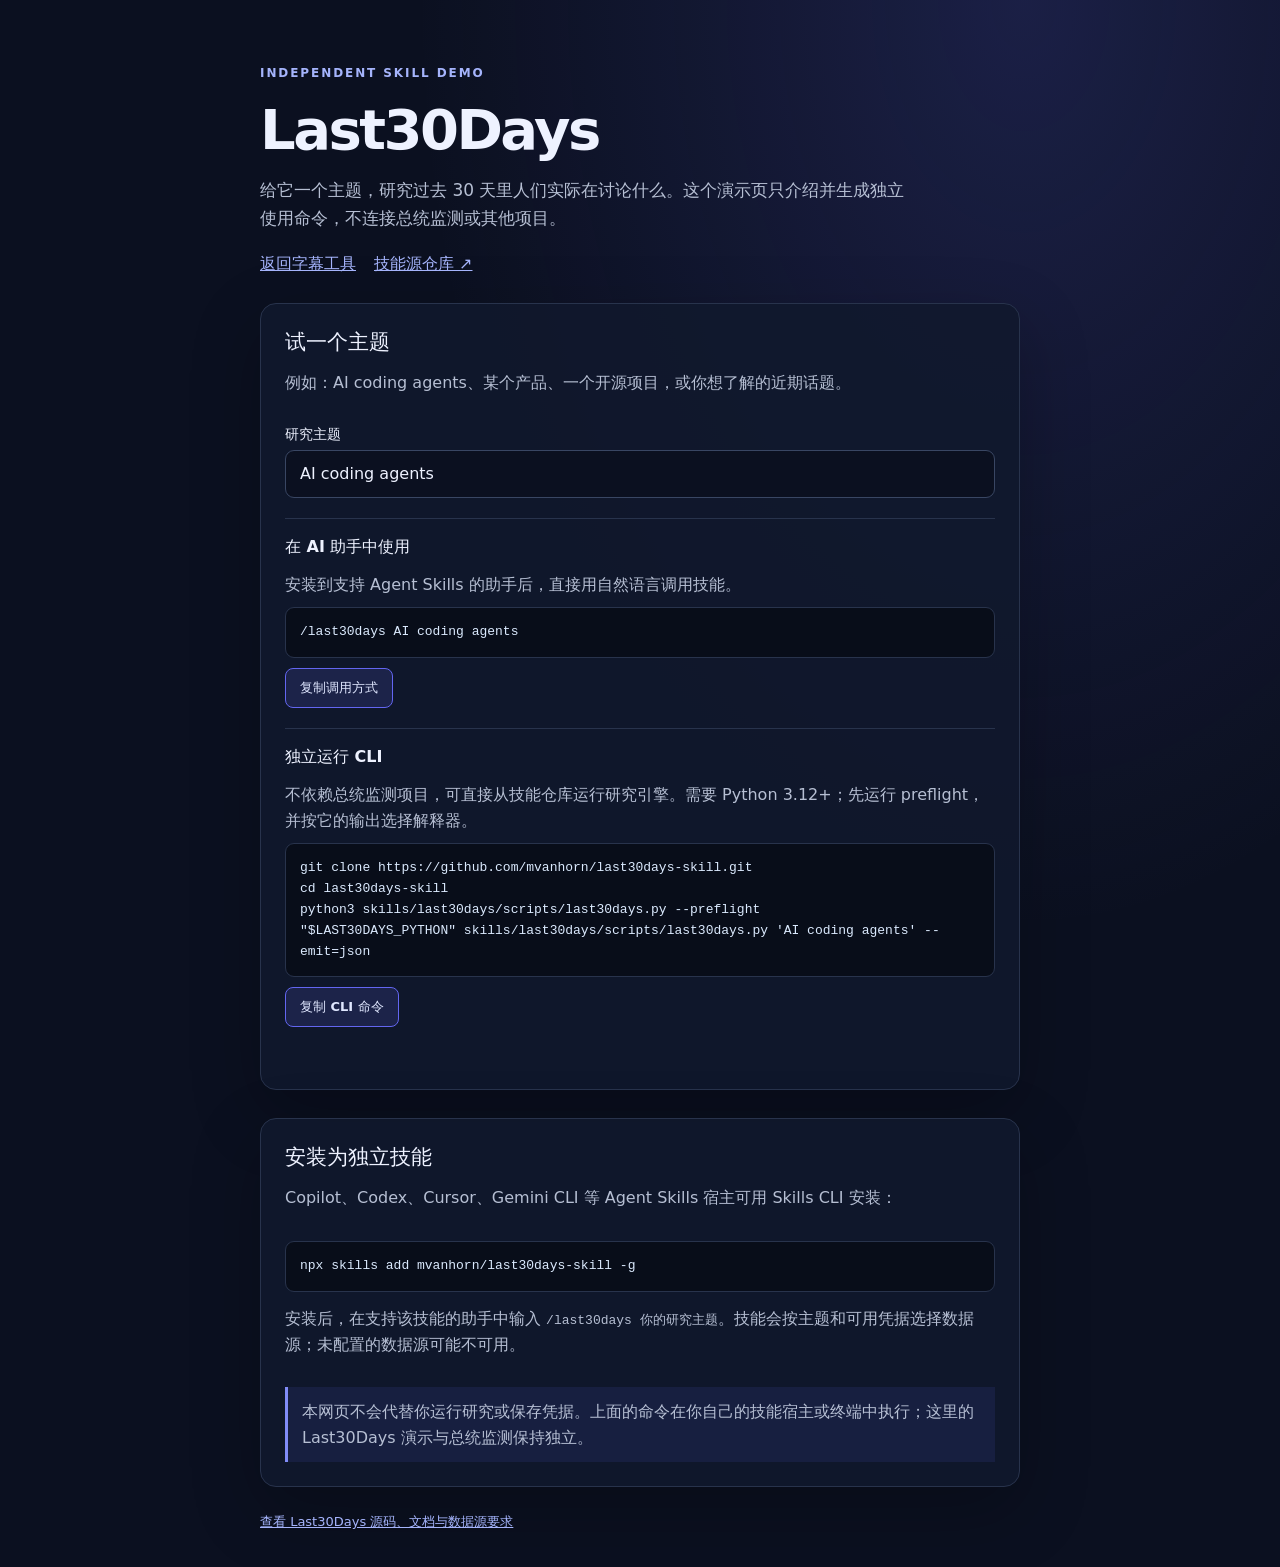
==== site/last30days/index.html @ 48d81b34 "Add standalone Last30Days skill demo page Create a dedicated topic-to-command demo for using the ups" ====
<!doctype html>
<html lang="zh-CN">
  <head>
    <meta charset="utf-8">
    <meta name="viewport" content="width=device-width, initial-scale=1">
    <meta name="theme-color" content="#0b1020">
    <meta name="description" content="独立体验 Last30Days research skill：围绕任意主题研究过去 30 天的公开讨论。">
    <title>Last30Days · 独立演示</title>
    <link rel="stylesheet" href="style.css">
  </head>
  <body>
    <main class="shell">
      <header>
        <p class="eyebrow">INDEPENDENT SKILL DEMO</p>
        <h1>Last30Days</h1>
        <p class="intro">给它一个主题，研究过去 30 天里人们实际在讨论什么。这个演示页只介绍并生成独立使用命令，不连接总统监测或其他项目。</p>
        <nav aria-label="页面导航">
          <a href="../">返回字幕工具</a>
          <a href="https://github.com/mvanhorn/last30days-skill" target="_blank" rel="noopener noreferrer">技能源仓库 ↗</a>
        </nav>
      </header>

      <section class="panel" aria-labelledby="try-title">
        <h2 id="try-title">试一个主题</h2>
        <p>例如：AI coding agents、某个产品、一个开源项目，或你想了解的近期话题。</p>
        <label for="topic">研究主题</label>
        <input id="topic" name="topic" value="AI coding agents" maxlength="200" autocomplete="off">
        <p id="topic-error" class="error" role="alert" hidden>请输入一个主题。</p>

        <div class="example">
          <h3>在 AI 助手中使用</h3>
          <p>安装到支持 Agent Skills 的助手后，直接用自然语言调用技能。</p>
          <pre><code id="skill-command"></code></pre>
          <button type="button" data-copy="skill-command">复制调用方式</button>
        </div>

        <div class="example">
          <h3>独立运行 CLI</h3>
          <p>不依赖总统监测项目，可直接从技能仓库运行研究引擎。需要 Python 3.12+；先运行 preflight，并按它的输出选择解释器。</p>
          <pre><code id="cli-command"></code></pre>
          <button type="button" data-copy="cli-command">复制 CLI 命令</button>
        </div>

        <p id="copy-status" class="status" aria-live="polite"></p>
      </section>

      <section class="panel" aria-labelledby="install-title">
        <h2 id="install-title">安装为独立技能</h2>
        <p>Copilot、Codex、Cursor、Gemini CLI 等 Agent Skills 宿主可用 Skills CLI 安装：</p>
        <pre><code>npx skills add mvanhorn/last30days-skill -g</code></pre>
        <p>安装后，在支持该技能的助手中输入 <code>/last30days 你的研究主题</code>。技能会按主题和可用凭据选择数据源；未配置的数据源可能不可用。</p>
        <p class="notice">本网页不会代替你运行研究或保存凭据。上面的命令在你自己的技能宿主或终端中执行；这里的 Last30Days 演示与总统监测保持独立。</p>
      </section>

      <footer>
        <a href="https://github.com/mvanhorn/last30days-skill" target="_blank" rel="noopener noreferrer">查看 Last30Days 源码、文档与数据源要求</a>
      </footer>
    </main>
    <script src="demo.js"></script>
  </body>
</html>
---- site/last30days/style.css ----
:root {
  color-scheme: dark;
  font-family: Inter, ui-sans-serif, system-ui, -apple-system, BlinkMacSystemFont, "Segoe UI", sans-serif;
  background: #0b1020;
  color: #eef2ff;
  font-synthesis: none;
  text-rendering: optimizeLegibility;
}

* {
  box-sizing: border-box;
}

body {
  min-width: 320px;
  min-height: 100vh;
  margin: 0;
  background:
    radial-gradient(ellipse at 80% 0, rgb(99 102 241 / 18%), transparent 38rem),
    #0b1020;
}

a {
  color: #a5b4fc;
}

a:focus-visible,
button:focus-visible,
input:focus-visible {
  outline: 3px solid #818cf8;
  outline-offset: 2px;
}

.shell {
  width: min(100% - 32px, 760px);
  margin: 0 auto;
  padding: 64px 0 36px;
}

.eyebrow {
  color: #a5b4fc;
  font-size: 12px;
  font-weight: 750;
  letter-spacing: .16em;
}

h1 {
  margin: 14px 0;
  font-size: clamp(36px, 8vw, 56px);
  letter-spacing: -.045em;
}

.intro {
  max-width: 650px;
  color: #b6bfd3;
  font-size: 17px;
  line-height: 1.65;
}

header nav {
  display: flex;
  flex-wrap: wrap;
  gap: 18px;
  margin-top: 22px;
}

.panel {
  display: grid;
  gap: 14px;
  margin-top: 28px;
  padding: 24px;
  border: 1px solid #28334c;
  border-radius: 16px;
  background: rgb(17 25 45 / 88%);
  box-shadow: 0 24px 70px rgb(0 0 0 / 24%);
}

h2,
h3,
p {
  margin-top: 0;
}

h2 {
  margin-bottom: 0;
  font-size: 21px;
}

h3 {
  margin-bottom: 4px;
  font-size: 16px;
}

p {
  color: #b6bfd3;
  line-height: 1.6;
}

label {
  margin-bottom: -8px;
  font-size: 14px;
  font-weight: 650;
}

input {
  width: 100%;
  min-height: 48px;
  padding: 12px 14px;
  border: 1px solid #394663;
  border-radius: 9px;
  background: #0b1020;
  color: #eef2ff;
  font: inherit;
}

.example {
  display: grid;
  gap: 10px;
  margin-top: 6px;
  padding-top: 18px;
  border-top: 1px solid #28334c;
}

.example p {
  margin-bottom: 0;
}

pre {
  overflow-x: auto;
  margin: 0;
  padding: 14px;
  border: 1px solid #28334c;
  border-radius: 9px;
  background: #080d19;
  color: #dbeafe;
  font: 13px/1.6 ui-monospace, SFMono-Regular, Consolas, monospace;
  white-space: pre-wrap;
  overflow-wrap: anywhere;
}

button {
  justify-self: start;
  min-height: 40px;
  padding: 0 14px;
  border: 1px solid #6366f1;
  border-radius: 8px;
  background: rgb(99 102 241 / 15%);
  color: #e0e7ff;
  font: inherit;
  font-size: 13px;
  font-weight: 650;
  cursor: pointer;
}

button:hover {
  background: rgb(99 102 241 / 28%);
}

.status,
.error {
  min-height: 1.5em;
  margin: 0;
  color: #a5b4fc;
}

.error {
  color: #fca5a5;
}

.notice {
  margin-bottom: 0;
  padding: 12px 14px;
  border-left: 3px solid #818cf8;
  background: rgb(99 102 241 / 10%);
}

footer {
  margin-top: 26px;
  color: #8490a9;
  font-size: 13px;
}

@media (max-width: 520px) {
  .shell {
    padding-top: 40px;
  }

  .panel {
    padding: 18px;
  }
}
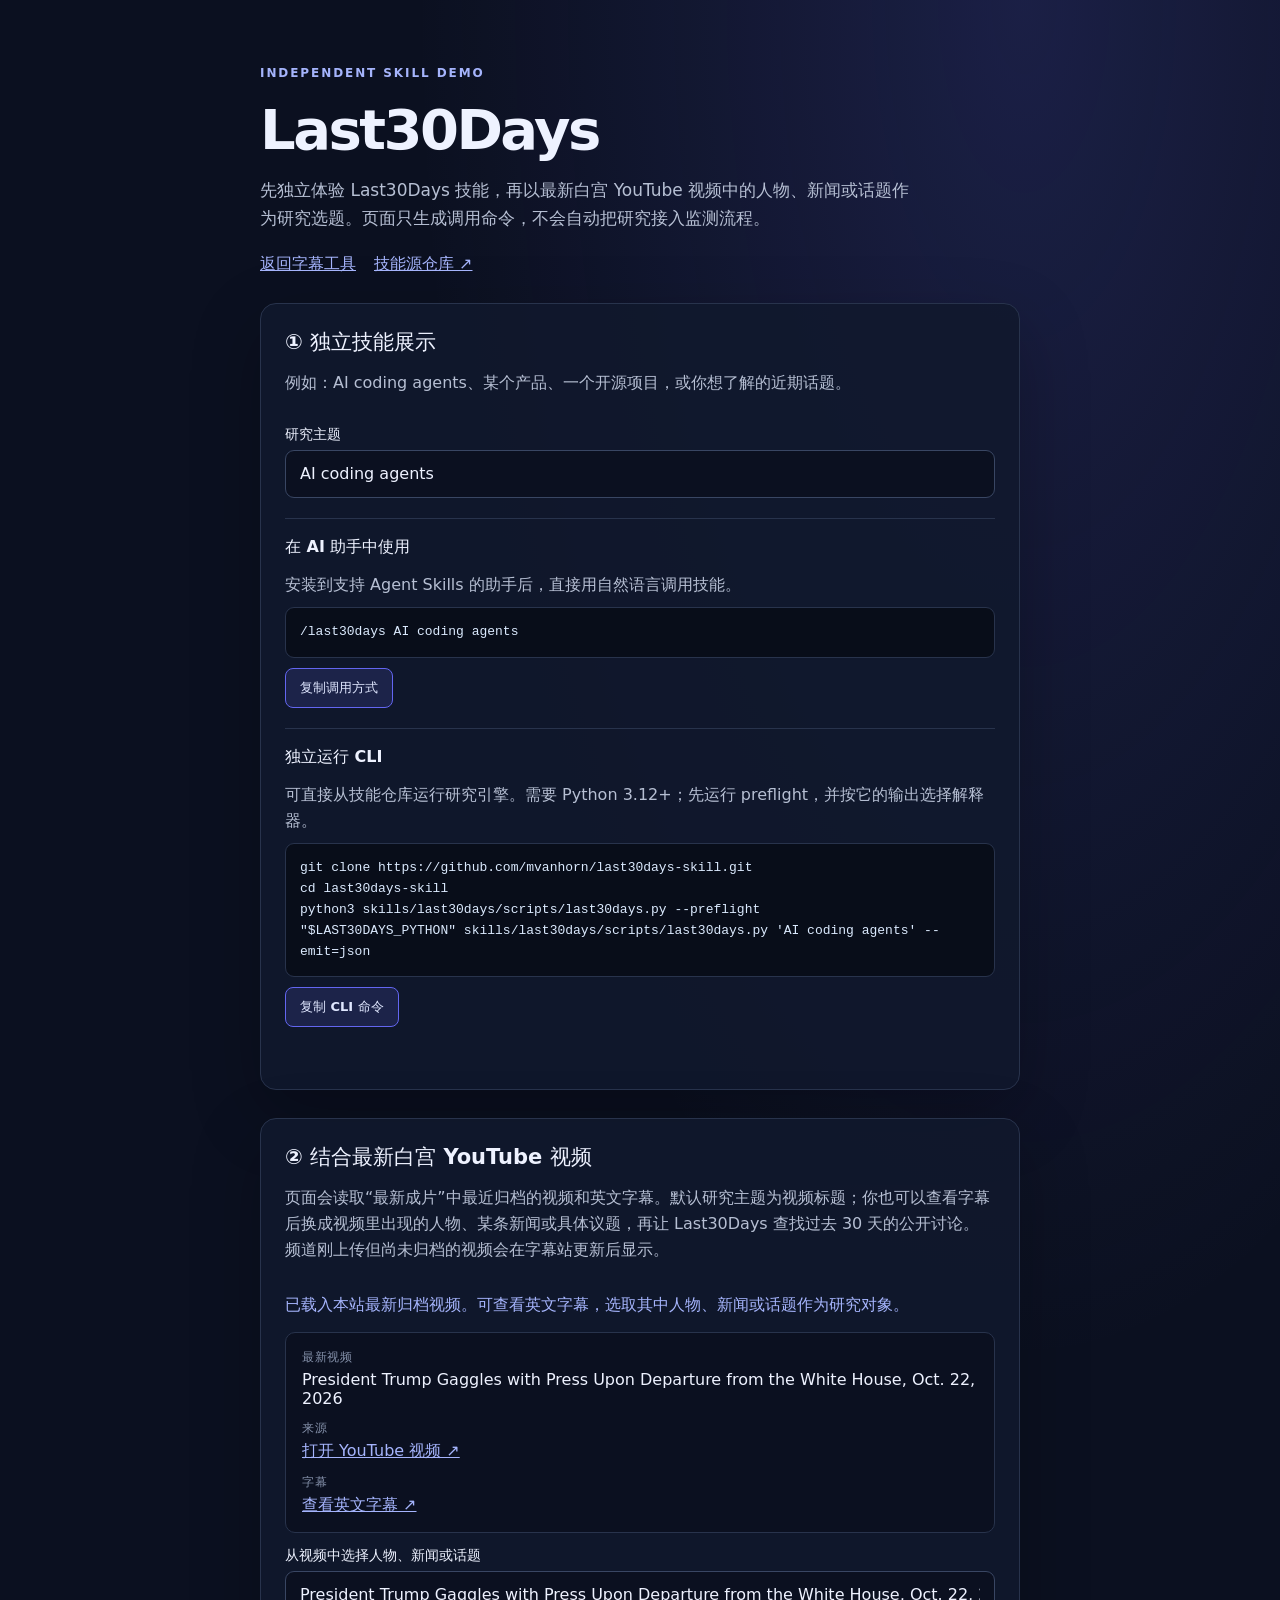
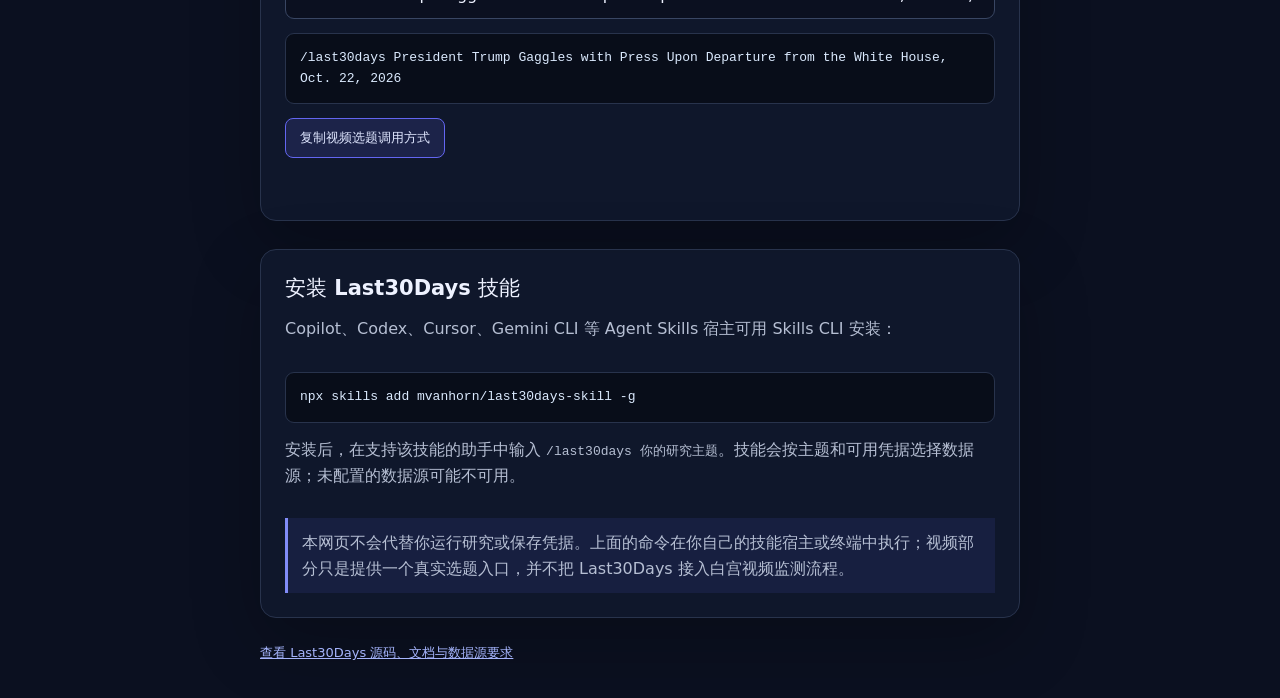
==== commit 4765d671: "Add latest video research demo section Keep the standalone Last30Days showcase and add a separate se" ====
--- a/site/last30days/index.html
+++ b/site/last30days/index.html
@@ -4,16 +4,16 @@
     <meta charset="utf-8">
     <meta name="viewport" content="width=device-width, initial-scale=1">
     <meta name="theme-color" content="#0b1020">
-    <meta name="description" content="独立体验 Last30Days research skill：围绕任意主题研究过去 30 天的公开讨论。">
-    <title>Last30Days · 独立演示</title>
-    <link rel="stylesheet" href="style.css">
+    <meta name="description" content="独立体验 Last30Days research skill，并以最新归档的白宫 YouTube 视频为研究选题。">
+    <title>Last30Days · 技能展示与最新视频选题</title>
+    <link rel="stylesheet" href="style.css?v=latest-video-research-v1">
   </head>
   <body>
     <main class="shell">
       <header>
         <p class="eyebrow">INDEPENDENT SKILL DEMO</p>
         <h1>Last30Days</h1>
-        <p class="intro">给它一个主题，研究过去 30 天里人们实际在讨论什么。这个演示页只介绍并生成独立使用命令，不连接总统监测或其他项目。</p>
+        <p class="intro">先独立体验 Last30Days 技能，再以最新白宫 YouTube 视频中的人物、新闻或话题作为研究选题。页面只生成调用命令，不会自动把研究接入监测流程。</p>
         <nav aria-label="页面导航">
           <a href="../">返回字幕工具</a>
           <a href="https://github.com/mvanhorn/last30days-skill" target="_blank" rel="noopener noreferrer">技能源仓库 ↗</a>
@@ -21,41 +21,67 @@
       </header>
 
       <section class="panel" aria-labelledby="try-title">
-        <h2 id="try-title">试一个主题</h2>
+        <h2 id="try-title">① 独立技能展示</h2>
         <p>例如：AI coding agents、某个产品、一个开源项目，或你想了解的近期话题。</p>
-        <label for="topic">研究主题</label>
-        <input id="topic" name="topic" value="AI coding agents" maxlength="200" autocomplete="off">
-        <p id="topic-error" class="error" role="alert" hidden>请输入一个主题。</p>
+        <label for="skill-topic">研究主题</label>
+        <input id="skill-topic" name="skill-topic" value="AI coding agents" maxlength="200" autocomplete="off">
+        <p id="skill-topic-error" class="error" role="alert" hidden>请输入一个主题。</p>
 
         <div class="example">
           <h3>在 AI 助手中使用</h3>
           <p>安装到支持 Agent Skills 的助手后，直接用自然语言调用技能。</p>
           <pre><code id="skill-command"></code></pre>
-          <button type="button" data-copy="skill-command">复制调用方式</button>
+          <button type="button" data-copy="skill-command" data-status="skill-copy-status">复制调用方式</button>
         </div>
 
         <div class="example">
           <h3>独立运行 CLI</h3>
-          <p>不依赖总统监测项目，可直接从技能仓库运行研究引擎。需要 Python 3.12+；先运行 preflight，并按它的输出选择解释器。</p>
+          <p>可直接从技能仓库运行研究引擎。需要 Python 3.12+；先运行 preflight，并按它的输出选择解释器。</p>
           <pre><code id="cli-command"></code></pre>
-          <button type="button" data-copy="cli-command">复制 CLI 命令</button>
+          <button type="button" data-copy="cli-command" data-status="skill-copy-status">复制 CLI 命令</button>
         </div>
 
-        <p id="copy-status" class="status" aria-live="polite"></p>
+        <p id="skill-copy-status" class="status" aria-live="polite"></p>
+      </section>
+
+      <section class="panel" aria-labelledby="video-title">
+        <h2 id="video-title">② 结合最新白宫 YouTube 视频</h2>
+        <p>页面会读取“最新成片”中最近归档的视频和英文字幕。默认研究主题为视频标题；你也可以查看字幕后换成视频里出现的人物、某条新闻或具体议题，再让 Last30Days 查找过去 30 天的公开讨论。频道刚上传但尚未归档的视频会在字幕站更新后显示。</p>
+        <p id="video-status" class="status" aria-live="polite">正在读取最新视频…</p>
+        <dl class="video-meta">
+          <div>
+            <dt>最新视频</dt>
+            <dd id="latest-video-title">尚未载入</dd>
+          </div>
+          <div>
+            <dt>来源</dt>
+            <dd><a id="latest-video-link" target="_blank" rel="noopener noreferrer" hidden>打开 YouTube 视频 ↗</a></dd>
+          </div>
+          <div>
+            <dt>字幕</dt>
+            <dd><a id="latest-caption-link" target="_blank" rel="noopener noreferrer" hidden>查看英文字幕 ↗</a></dd>
+          </div>
+        </dl>
+        <label for="video-topic">从视频中选择人物、新闻或话题</label>
+        <input id="video-topic" name="video-topic" maxlength="200" autocomplete="off" placeholder="载入视频标题后可编辑" disabled>
+        <p id="video-topic-error" class="error" role="alert" hidden>请输入一个研究对象。</p>
+        <pre><code id="video-skill-command">等待最新视频信息…</code></pre>
+        <button id="copy-video-command" type="button" data-copy="video-skill-command" data-status="video-copy-status" disabled>复制视频选题调用方式</button>
+        <p id="video-copy-status" class="status" aria-live="polite"></p>
       </section>
 
       <section class="panel" aria-labelledby="install-title">
-        <h2 id="install-title">安装为独立技能</h2>
+        <h2 id="install-title">安装 Last30Days 技能</h2>
         <p>Copilot、Codex、Cursor、Gemini CLI 等 Agent Skills 宿主可用 Skills CLI 安装：</p>
         <pre><code>npx skills add mvanhorn/last30days-skill -g</code></pre>
         <p>安装后，在支持该技能的助手中输入 <code>/last30days 你的研究主题</code>。技能会按主题和可用凭据选择数据源；未配置的数据源可能不可用。</p>
-        <p class="notice">本网页不会代替你运行研究或保存凭据。上面的命令在你自己的技能宿主或终端中执行；这里的 Last30Days 演示与总统监测保持独立。</p>
+        <p class="notice">本网页不会代替你运行研究或保存凭据。上面的命令在你自己的技能宿主或终端中执行；视频部分只是提供一个真实选题入口，并不把 Last30Days 接入白宫视频监测流程。</p>
       </section>
 
       <footer>
         <a href="https://github.com/mvanhorn/last30days-skill" target="_blank" rel="noopener noreferrer">查看 Last30Days 源码、文档与数据源要求</a>
       </footer>
     </main>
-    <script src="demo.js"></script>
+    <script src="demo.js?v=latest-video-research-v1"></script>
   </body>
 </html>
--- a/site/last30days/style.css
+++ b/site/last30days/style.css
@@ -111,6 +111,37 @@
   background: #0b1020;
   color: #eef2ff;
   font: inherit;
+}
+
+input:disabled {
+  opacity: .65;
+}
+
+.video-meta {
+  display: grid;
+  gap: 12px;
+  margin: 0;
+  padding: 16px;
+  border: 1px solid #28334c;
+  border-radius: 10px;
+  background: #0b1020;
+}
+
+.video-meta dt {
+  color: #8490a9;
+  font-size: 12px;
+  font-weight: 700;
+  letter-spacing: .06em;
+  text-transform: uppercase;
+}
+
+.video-meta dd {
+  margin: 4px 0 0;
+  overflow-wrap: anywhere;
+}
+
+.video-meta dd:empty {
+  min-height: 1em;
 }
 
 .example {
@@ -156,6 +187,11 @@
   background: rgb(99 102 241 / 28%);
 }
 
+button:disabled {
+  cursor: not-allowed;
+  opacity: .55;
+}
+
 .status,
 .error {
   min-height: 1.5em;
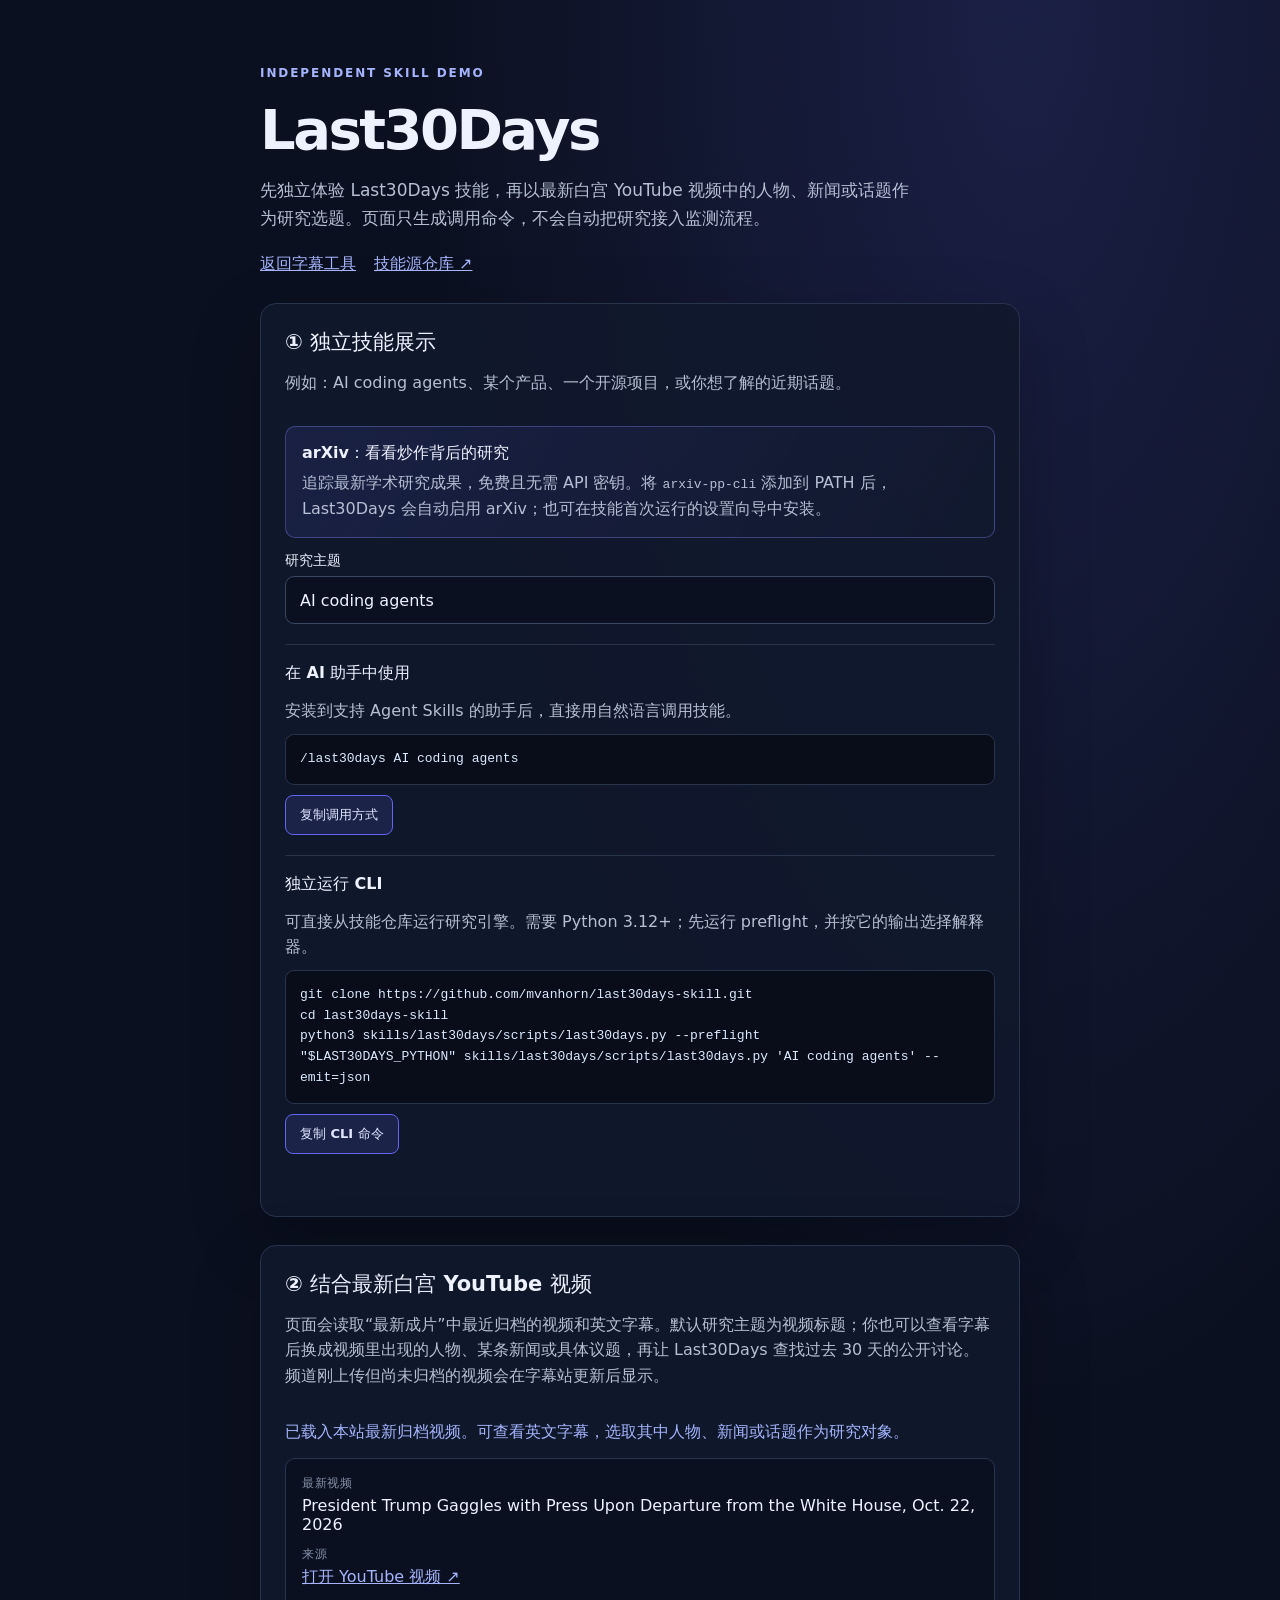
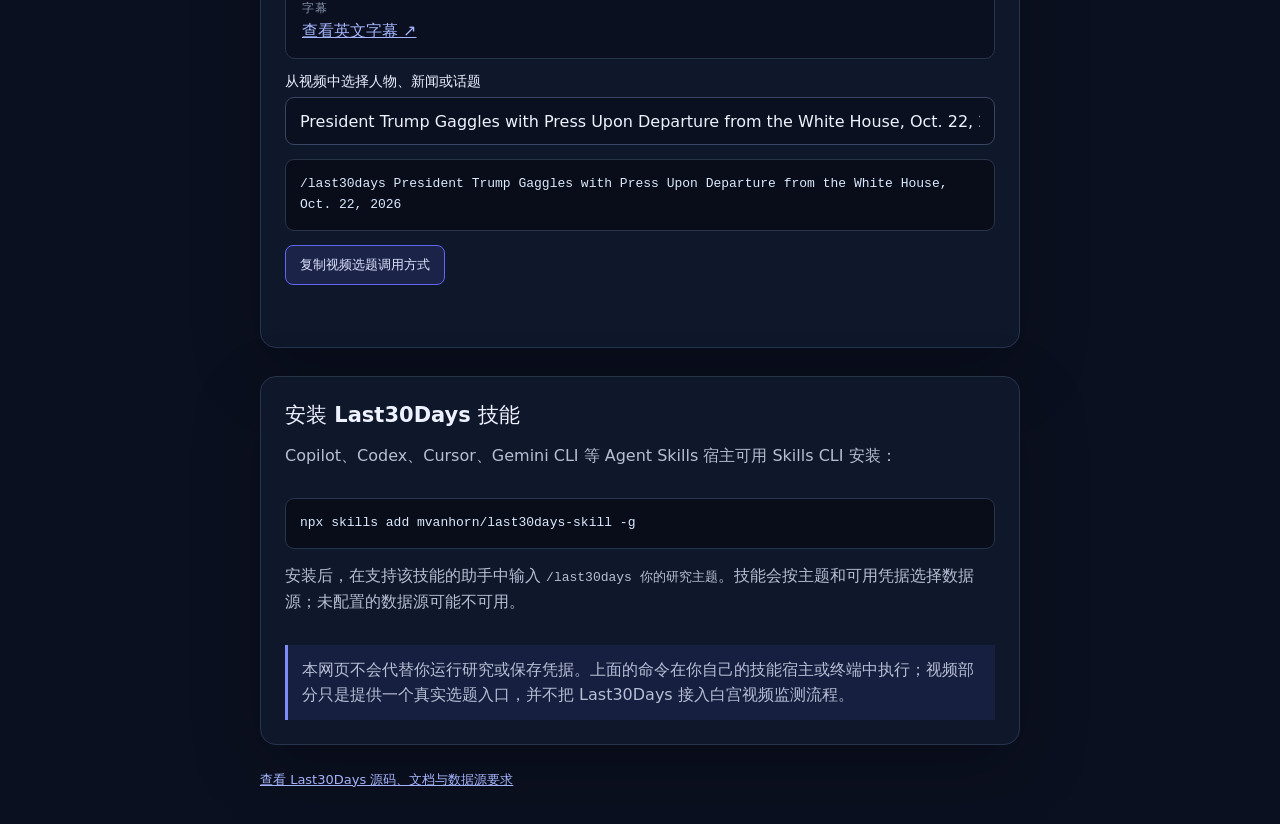
==== commit a2761c52: "Highlight arXiv as a Last30Days source Explain that arxiv-pp-cli enables free, keyless arXiv researc" ====
--- a/site/last30days/index.html
+++ b/site/last30days/index.html
@@ -23,6 +23,10 @@
       <section class="panel" aria-labelledby="try-title">
         <h2 id="try-title">① 独立技能展示</h2>
         <p>例如：AI coding agents、某个产品、一个开源项目，或你想了解的近期话题。</p>
+        <aside class="source-highlight" aria-labelledby="arxiv-title">
+          <h3 id="arxiv-title">arXiv：看看炒作背后的研究</h3>
+          <p>追踪最新学术研究成果，免费且无需 API 密钥。将 <code>arxiv-pp-cli</code> 添加到 PATH 后，Last30Days 会自动启用 arXiv；也可在技能首次运行的设置向导中安装。</p>
+        </aside>
         <label for="skill-topic">研究主题</label>
         <input id="skill-topic" name="skill-topic" value="AI coding agents" maxlength="200" autocomplete="off">
         <p id="skill-topic-error" class="error" role="alert" hidden>请输入一个主题。</p>
--- a/site/last30days/style.css
+++ b/site/last30days/style.css
@@ -94,6 +94,21 @@
 p {
   color: #b6bfd3;
   line-height: 1.6;
+}
+
+.source-highlight {
+  padding: 16px;
+  border: 1px solid rgb(129 140 248 / 35%);
+  border-radius: 10px;
+  background: linear-gradient(120deg, rgb(99 102 241 / 13%), rgb(17 25 45 / 50%));
+}
+
+.source-highlight h3 {
+  margin-bottom: 6px;
+}
+
+.source-highlight p {
+  margin-bottom: 0;
 }
 
 label {
